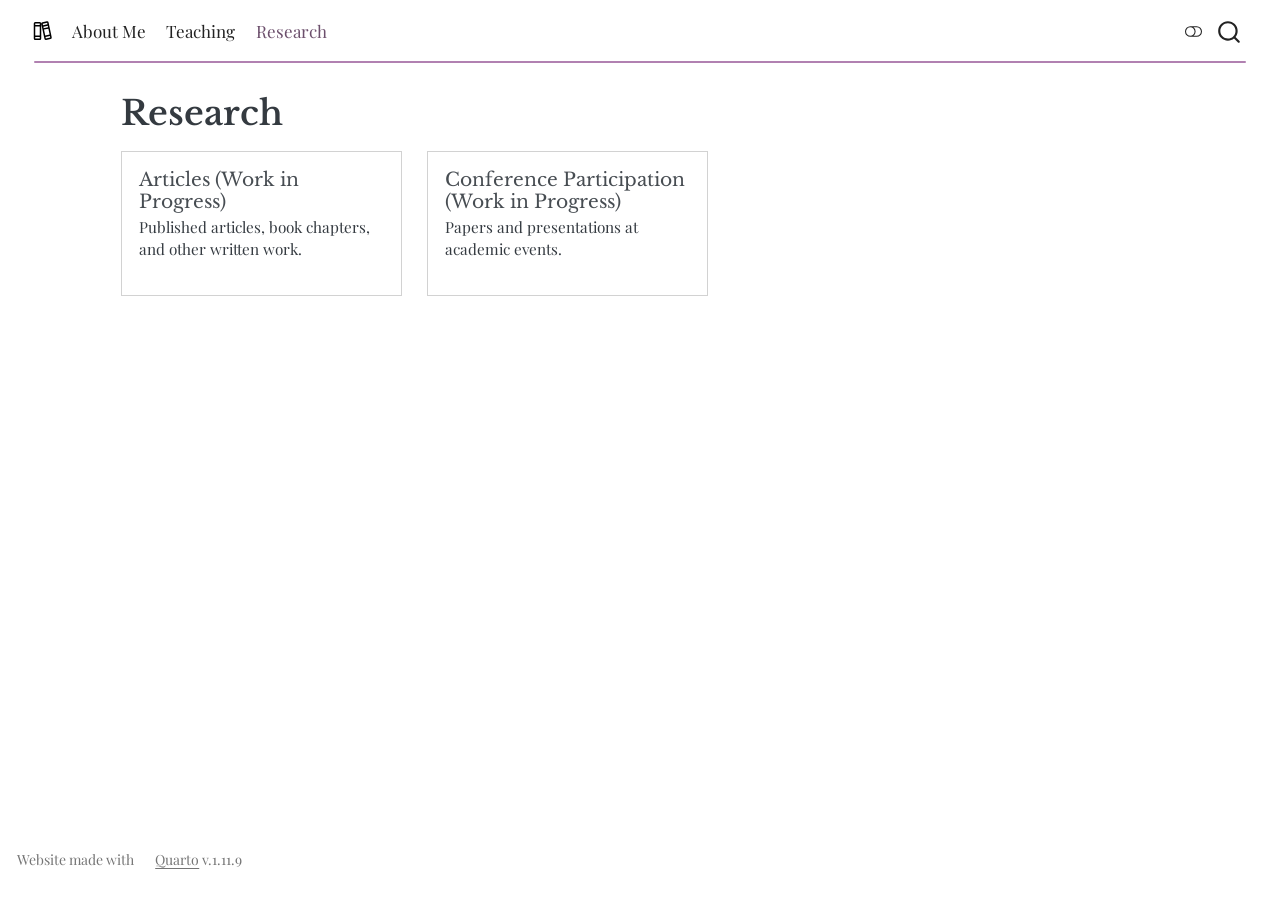
==== research/index.html @ bcea6872 "Built site for gh-pages" ====
<!DOCTYPE html>
<html xmlns="http://www.w3.org/1999/xhtml" lang="en" xml:lang="en"><head>

<meta charset="utf-8">
<meta name="generator" content="quarto-1.11.9">

<meta name="viewport" content="width=device-width, initial-scale=1.0, user-scalable=yes">


<title>Research</title>
<style>
/* Default styles provided by pandoc.
** See https://pandoc.org/MANUAL.html#variables-for-html for config info.
*/
span.smallcaps{font-variant: small-caps;}
div.columns{display: flex; gap: 1.5em;}
div.column{flex: auto;}
@media screen {
div.columns{gap: min(4vw, 1.5em);}
div.column{overflow-x: auto;}
}
div.hanging-indent{margin-left: 1.5em; text-indent: -1.5em;}
ul.task-list{list-style: none;}
ul.task-list li input[type="checkbox"] {
  width: 0.8em;
  margin: 0 0.8em 0.2em -1em; /* quarto-specific, see https://github.com/quarto-dev/quarto-cli/issues/4556 */ 
  vertical-align: middle;
}
</style>


<script src="../site_libs/quarto-nav/quarto-nav.js"></script>
<script src="../site_libs/quarto-nav/headroom.min.js"></script>
<script src="../site_libs/clipboard/clipboard.min.js"></script>
<script src="../site_libs/quarto-search/autocomplete.umd.js"></script>
<script src="../site_libs/quarto-search/fuse.min.js"></script>
<script src="../site_libs/quarto-search/quarto-search.js"></script>
<meta name="quarto:offset" content="../">
<script src="../site_libs/quarto-listing/list.min.js"></script>
<script src="../site_libs/quarto-listing/quarto-listing.js"></script>
<script src="../site_libs/quarto-html/quarto.js" type="module"></script>
<script src="../site_libs/quarto-html/tabsets/tabsets.js" type="module"></script>
<script src="../site_libs/quarto-html/scrollable-regions/scrollable-regions.js" type="module"></script>
<script src="../site_libs/quarto-html/popper.min.js"></script>
<script src="../site_libs/quarto-html/tippy.umd.min.js"></script>
<script src="../site_libs/quarto-html/anchor.min.js"></script>
<link href="../site_libs/quarto-html/tippy.css" rel="stylesheet">
<link href="../site_libs/quarto-html/quarto-syntax-highlighting-63b5708e65d6cd79cd7618c58d0c21e7.css" rel="stylesheet" class="quarto-color-scheme" id="quarto-text-highlighting-styles">
<link href="../site_libs/quarto-html/quarto-syntax-highlighting-dark-447e42e69aaa9833c0ba1b986f430b20.css" rel="stylesheet" class="quarto-color-scheme quarto-color-alternate" id="quarto-text-highlighting-styles">
<link href="../site_libs/quarto-html/quarto-syntax-highlighting-63b5708e65d6cd79cd7618c58d0c21e7.css" rel="stylesheet" class="quarto-color-scheme-extra" id="quarto-text-highlighting-styles">
<script src="../site_libs/bootstrap/bootstrap.min.js"></script>
<link href="../site_libs/bootstrap/bootstrap-icons.css" rel="stylesheet">
<link href="../site_libs/bootstrap/bootstrap-e8ef7e635c38a49e10d371e8150c8914.min.css" rel="stylesheet" append-hash="true" class="quarto-color-scheme" id="quarto-bootstrap" data-mode="light">
<link href="../site_libs/bootstrap/bootstrap-dark-b55c2945018cc4126be184cde8ac536a.min.css" rel="stylesheet" append-hash="true" class="quarto-color-scheme quarto-color-alternate" id="quarto-bootstrap" data-mode="dark">
<link href="../site_libs/bootstrap/bootstrap-e8ef7e635c38a49e10d371e8150c8914.min.css" rel="stylesheet" append-hash="true" class="quarto-color-scheme-extra" id="quarto-bootstrap" data-mode="light">
<script id="quarto-search-options" type="application/json">{
  "location": "navbar",
  "copy-button": false,
  "collapse-after": 3,
  "panel-placement": "end",
  "type": "overlay",
  "limit": 50,
  "keyboard-shortcut": [
    "f",
    "/",
    "s"
  ],
  "show-item-context": false,
  "language": {
    "search-no-results-text": "No results",
    "search-matching-documents-text": "matching documents",
    "search-copy-link-title": "Copy link to search",
    "search-hide-matches-text": "Hide additional matches",
    "search-more-match-text": "more match in this document",
    "search-more-matches-text": "more matches in this document",
    "search-clear-button-title": "Clear",
    "search-text-placeholder": "",
    "search-detached-cancel-button-title": "Cancel",
    "search-submit-button-title": "Submit",
    "search-label": "Search"
  }
}</script>
<script>

  window.document.addEventListener("DOMContentLoaded", function (_event) {
    const listingTargetEl = window.document.querySelector('#listing-listing .list');
    if (!listingTargetEl) {
      // No listing discovered, do not attach.
      return; 
    }

    const options = {
      valueNames: ['listing-title','listing-description',{ data: ['index'] },{ data: ['categories'] },{ data: ['listing-date-sort'] },{ data: ['listing-file-modified-sort'] }],
      
      searchColumns: ["listing-title","listing-author","listing-image","listing-description"],
    };

    window['quarto-listings'] = window['quarto-listings'] || {};
    window['quarto-listings']['listing-listing'] = new List('listing-listing', options);

    if (window['quarto-listing-loaded']) {
      window['quarto-listing-loaded']();
    }
  });
  </script>

  <script src="https://cdnjs.cloudflare.com/polyfill/v3/polyfill.min.js?features=es6"></script>
  <script defer="" src="https://cdn.jsdelivr.net/npm/mathjax@4/tex-chtml.js" type="text/javascript"></script>

<script type="text/javascript">
const typesetMath = (el) => {
  if (window.MathJax) {
    // MathJax Typeset
    window.MathJax.typeset([el]);
  } else if (window.katex) {
    // KaTeX Render
    var mathElements = el.getElementsByClassName("math");
    var macros = [];
    for (var i = 0; i < mathElements.length; i++) {
      var texText = mathElements[i].firstChild;
      if (mathElements[i].tagName == "SPAN" && texText && texText.data) {
        window.katex.render(texText.data, mathElements[i], {
          displayMode: mathElements[i].classList.contains('display'),
          throwOnError: false,
          macros: macros,
          fleqn: false
        });
      }
    }
  }
}
window.Quarto = {
  typesetMath
};
</script>

<meta property="og:title" content="Research">
</head>

<body class="nav-fixed quarto-light"><a id="quarto-skip-link" class="visually-hidden-focusable" href="#quarto-document-content">Skip to main content</a><script id="quarto-html-before-body" type="application/javascript">
    const toggleBodyColorMode = (bsSheetEl) => {
      const mode = bsSheetEl.getAttribute("data-mode");
      const bodyEl = window.document.querySelector("body");
      if (mode === "dark") {
        bodyEl.classList.add("quarto-dark");
        bodyEl.classList.remove("quarto-light");
      } else {
        bodyEl.classList.add("quarto-light");
        bodyEl.classList.remove("quarto-dark");
      }
    }
    const toggleBodyColorPrimary = () => {
      const bsSheetEl = window.document.querySelector("link#quarto-bootstrap:not([rel=disabled-stylesheet])");
      if (bsSheetEl) {
        toggleBodyColorMode(bsSheetEl);
      }
    }
    const setColorSchemeToggle = (alternate) => {
      const toggles = window.document.querySelectorAll('.quarto-color-scheme-toggle');
      for (let i=0; i < toggles.length; i++) {
        const toggle = toggles[i];
        if (toggle) {
          toggle.setAttribute("aria-checked", alternate ? "true" : "false");
          if (alternate) {
            toggle.classList.add("alternate");
          } else {
            toggle.classList.remove("alternate");
          }
        }
      }
    };
    const toggleColorMode = (alternate) => {
      // Switch the stylesheets
      const primaryStylesheets = window.document.querySelectorAll('link.quarto-color-scheme:not(.quarto-color-alternate)');
      const alternateStylesheets = window.document.querySelectorAll('link.quarto-color-scheme.quarto-color-alternate');
      manageTransitions('#quarto-margin-sidebar .nav-link', false);
      if (alternate) {
        // note: dark is layered on light, we don't disable primary!
        enableStylesheet(alternateStylesheets);
        for (const sheetNode of alternateStylesheets) {
          if (sheetNode.id === "quarto-bootstrap") {
            toggleBodyColorMode(sheetNode);
          }
        }
      } else {
        disableStylesheet(alternateStylesheets);
        enableStylesheet(primaryStylesheets)
        toggleBodyColorPrimary();
      }
      manageTransitions('#quarto-margin-sidebar .nav-link', true);
      // Switch the toggles
      setColorSchemeToggle(alternate)
    }
    // Hack to workaround the fact that safari doesn't
    // properly recolor the scrollbar when toggling (#1455).
    // Not run on load: stylesheets are set before first paint there, and
    // scrolling would undo the scroll to a URL fragment (#14973).
    // The one pixel nudge keeps the reader where they were.
    const refreshSafariScrollbar = () => {
      if (navigator.userAgent.indexOf('Safari') > 0 && navigator.userAgent.indexOf('Chrome') == -1) {
        manageTransitions("body", false);
        const scrollY = window.scrollY;
        window.scrollTo(0, scrollY > 0 ? scrollY - 1 : 1);
        setTimeout(() => {
          window.scrollTo(0, scrollY);
          manageTransitions("body", true);
        }, 40);
      }
    }
    const disableStylesheet = (stylesheets) => {
      for (let i=0; i < stylesheets.length; i++) {
        const stylesheet = stylesheets[i];
        stylesheet.rel = 'disabled-stylesheet';
      }
    }
    const enableStylesheet = (stylesheets) => {
      for (let i=0; i < stylesheets.length; i++) {
        const stylesheet = stylesheets[i];
        if(stylesheet.rel !== 'stylesheet') { // for Chrome, which will still FOUC without this check
          stylesheet.rel = 'stylesheet';
        }
      }
    }
    const manageTransitions = (selector, allowTransitions) => {
      const els = window.document.querySelectorAll(selector);
      for (let i=0; i < els.length; i++) {
        const el = els[i];
        if (allowTransitions) {
          el.classList.remove('notransition');
        } else {
          el.classList.add('notransition');
        }
      }
    }
    const isFileUrl = () => {
      return window.location.protocol === 'file:';
    }
    const hasAlternateSentinel = () => {
      let styleSentinel = getColorSchemeSentinel();
      if (styleSentinel !== null) {
        return styleSentinel === "alternate";
      } else {
        return false;
      }
    }
    const setStyleSentinel = (alternate) => {
      const value = alternate ? "alternate" : "default";
      if (!isFileUrl()) {
        window.localStorage.setItem("quarto-color-scheme", value);
      } else {
        localAlternateSentinel = value;
      }
    }
    const getColorSchemeSentinel = () => {
      if (!isFileUrl()) {
        const storageValue = window.localStorage.getItem("quarto-color-scheme");
        return storageValue != null ? storageValue : localAlternateSentinel;
      } else {
        return localAlternateSentinel;
      }
    }
    const toggleGiscusIfUsed = (isAlternate, darkModeDefault) => {
      const baseTheme = document.querySelector('#giscus-base-theme')?.value ?? 'light';
      const alternateTheme = document.querySelector('#giscus-alt-theme')?.value ?? 'dark';
      let newTheme = '';
      if(authorPrefersDark) {
        newTheme = isAlternate ? baseTheme : alternateTheme;
      } else {
        newTheme = isAlternate ? alternateTheme : baseTheme;
      }
      const changeGiscusTheme = () => {
        // From: https://github.com/giscus/giscus/issues/336
        const sendMessage = (message) => {
          const iframe = document.querySelector('iframe.giscus-frame');
          if (!iframe) return;
          iframe.contentWindow.postMessage({ giscus: message }, 'https://giscus.app');
        }
        sendMessage({
          setConfig: {
            theme: newTheme
          }
        });
      }
      const isGiscussLoaded = window.document.querySelector('iframe.giscus-frame') !== null;
      if (isGiscussLoaded) {
        changeGiscusTheme();
      }
    };
    const authorPrefersDark = false;
    const darkModeDefault = authorPrefersDark;
      document.querySelector('link#quarto-text-highlighting-styles.quarto-color-scheme-extra').rel = 'disabled-stylesheet';
      document.querySelector('link#quarto-bootstrap.quarto-color-scheme-extra').rel = 'disabled-stylesheet';
    let localAlternateSentinel = darkModeDefault ? 'alternate' : 'default';
    // Dark / light mode switch
    window.quartoToggleColorScheme = () => {
      // Read the current dark / light value
      let toAlternate = !hasAlternateSentinel();
      toggleColorMode(toAlternate);
      refreshSafariScrollbar();
      setStyleSentinel(toAlternate);
      toggleGiscusIfUsed(toAlternate, darkModeDefault);
      window.dispatchEvent(new Event('resize'));
    };
    // Switch to dark mode if need be
    if (hasAlternateSentinel()) {
      toggleColorMode(true);
    } else {
      toggleColorMode(false);
    }
  </script>

<div id="quarto-search-results"></div>
  <header id="quarto-header" class="headroom fixed-top">
    <nav class="navbar navbar-expand-lg " data-bs-theme="dark" aria-label="Site">
      <div class="navbar-container container-fluid">
      <div class="navbar-brand-container mx-auto">
    <a href="../index.html" class="navbar-brand navbar-brand-logo">
    <img src="../www/icons/books.svg" alt="" class="navbar-logo light-content">
    <img src="../www/icons/books.svg" alt="" class="navbar-logo dark-content">
    </a>
  </div>
          <button class="navbar-toggler" type="button" data-bs-toggle="collapse" data-bs-target="#navbarCollapse" aria-controls="navbarCollapse" aria-expanded="false" aria-label="Toggle navigation" onclick="if (window.quartoToggleHeadroom) { window.quartoToggleHeadroom(); }">
  <span class="navbar-toggler-icon"></span>
</button>
          <div class="collapse navbar-collapse" id="navbarCollapse">
            <ul class="navbar-nav navbar-nav-scroll me-auto">
  <li class="nav-item">
    <a class="nav-link" href="../index.html"> 
<span class="menu-text">About Me</span></a>
  </li>  
  <li class="nav-item">
    <a class="nav-link" href="../teaching/index.html"> 
<span class="menu-text">Teaching</span></a>
  </li>  
  <li class="nav-item">
    <a class="nav-link active" href="../research/index.html" aria-current="page"> 
<span class="menu-text">Research</span></a>
  </li>  
</ul>
            <ul class="navbar-nav navbar-nav-scroll ms-auto">
  <li class="nav-item">
    <a class="nav-link" href="https://github.com/marinafuzaro"> 
<span class="menu-text"><svg class="nav-icon" aria-hidden="true"><use href="www/icons/github.svg#icon"></use></svg></span></a>
  </li>  
</ul>
          </div> <!-- /navcollapse -->
            <div class="quarto-navbar-tools">
  <button type="button" role="switch" aria-checked="false" class="quarto-color-scheme-toggle quarto-navigation-tool  px-1" onclick="window.quartoToggleColorScheme(); return false;" title="Toggle dark mode" aria-label="Toggle dark mode"><i class="bi"></i></button>
</div>
            <div id="quarto-search" class="" title="Search"></div>
      </div> <!-- /container-fluid -->
    </nav>
</header>
<!-- content -->
<div id="quarto-content" class="quarto-container page-columns page-rows-contents page-layout-article page-navbar">
<!-- sidebar -->
<!-- margin-sidebar -->
    <div id="quarto-margin-sidebar" class="sidebar margin-sidebar zindex-bottom">
        
    </div>
<!-- main -->
<main class="content" id="quarto-document-content" tabindex="-1">


<header id="title-block-header" class="quarto-title-block default">
<div class="quarto-title">
<h1 class="title">Research</h1>
</div>



<div class="quarto-title-meta">

    
  
    
  </div>
  


</header>






<div class="quarto-listing quarto-listing-container-grid" id="listing-listing">
<div class="list grid quarto-listing-cols-3">
<div class="g-col-1" data-index="0" data-listing-file-modified-sort="1794783257829" data-listing-reading-time-sort="1" data-listing-word-count-sort="7">
<a href="../research/articles/index.html" class="quarto-grid-link no-external-icon">
<div class="quarto-grid-item card h-100 card-left">
<div class="card-body post-contents">
<h5 class="no-anchor card-title listing-title">
Articles (Work in Progress)
</h5>
<div class="card-text listing-description">
<p>Published articles, book chapters, and other written work.</p>
</div>
</div>
</div></a>
</div>
<div class="g-col-1" data-index="1" data-listing-file-modified-sort="1794783257829" data-listing-reading-time-sort="1" data-listing-word-count-sort="24">
<a href="../research/events/index.html" class="quarto-grid-link no-external-icon">
<div class="quarto-grid-item card h-100 card-left">
<div class="card-body post-contents">
<h5 class="no-anchor card-title listing-title">
Conference Participation (Work in Progress)
</h5>
<div class="card-text listing-description">
<p>Papers and presentations at academic events.</p>
</div>
</div>
</div></a>
</div>
</div>
<div class="listing-no-matching d-none">No matching items</div>
</div></main> <!-- /main -->
<script id="quarto-html-after-body" type="application/javascript">
  window.document.addEventListener("DOMContentLoaded", function (event) {
    // Ensure there is a toggle, if there isn't float one in the top right
    if (window.document.querySelector('.quarto-color-scheme-toggle') === null) {
      const toggle = window.document.createElement('button');
      toggle.type = "button";
      toggle.setAttribute("role", "switch");
      toggle.setAttribute("aria-checked", "false");
      toggle.classList.add('top-right');
      toggle.classList.add('quarto-color-scheme-toggle');
      toggle.setAttribute("aria-label", "Toggle dark mode");
      toggle.onclick = function() { try { window.quartoToggleColorScheme(); } catch {} return false; };
      const i = window.document.createElement("i");
      i.classList.add('bi');
      toggle.appendChild(i);
      // Put the toggle in a landmark of its own, so that landmark navigation
      // can reach it.
      //
      // The container is always a fresh direct child of body, and the toggle is
      // never moved into page furniture that the theme or the author controls.
      // The toggle is positioned against the page, so any ancestor that
      // establishes a containing block captures it: a positioned element or a
      // grid for position: absolute, and transform, filter, will-change or
      // contain for position: fixed. A direct child of body has none of these
      // to inherit, and the shift when one appears is silent and visual.
      //
      // ARIA says a document should have at most one banner, and axe reports a
      // duplicate whether or not the banners carry distinct labels. So use a
      // header when the page has no banner yet, and a named region otherwise.
      //
      // A header is a banner wherever it sits, unless it is inside sectioning
      // content, so this cannot just look at the children of body: a custom
      // page layout wraps the title block header in a plain div. An explicit
      // role="banner" always counts.
      const sectioning = 'article, aside, main, nav, section, [role="article"], [role="complementary"], [role="main"], [role="navigation"], [role="region"]';
      const hasBanner = Array.from(
        window.document.querySelectorAll('header:not([role]), [role="banner"]')
      ).some(function(el) {
        return el.hasAttribute("role") || el.closest(sectioning) === null;
      });
      const container = window.document.createElement(hasBanner ? "div" : "header");
      if (hasBanner) {
        container.setAttribute("role", "region");
        container.setAttribute("aria-label", "Toggle dark mode");
      }
      container.classList.add('quarto-color-scheme-toggle-container');
      container.appendChild(toggle);
      window.document.body.appendChild(container);
    }
    setColorSchemeToggle(hasAlternateSentinel())
    const icon = "";
    const anchorJS = new window.AnchorJS();
    anchorJS.options = {
      placement: 'right',
      icon: icon
    };
    anchorJS.add('.anchored');
    const isCodeAnnotation = (el) => {
      for (const clz of el.classList) {
        if (clz.startsWith('code-annotation-')) {                     
          return true;
        }
      }
      return false;
    }
    const onCopySuccess = function(e) {
      // button target
      const button = e.trigger;
      // don't keep focus
      button.blur();
      // flash "checked"
      button.classList.add('code-copy-button-checked');
      var currentTitle = button.getAttribute("title");
      button.setAttribute("title", "Copied!");
      let tooltip;
      if (window.bootstrap) {
        button.setAttribute("data-bs-toggle", "tooltip");
        button.setAttribute("data-bs-placement", "left");
        button.setAttribute("data-bs-title", "Copied!");
        tooltip = new bootstrap.Tooltip(button, 
          { trigger: "manual", 
            customClass: "code-copy-button-tooltip",
            offset: [0, -8]});
        tooltip.show();    
      }
      setTimeout(function() {
        if (tooltip) {
          tooltip.hide();
          button.removeAttribute("data-bs-title");
          button.removeAttribute("data-bs-toggle");
          button.removeAttribute("data-bs-placement");
        }
        button.setAttribute("title", currentTitle);
        button.classList.remove('code-copy-button-checked');
      }, 1000);
      // clear code selection
      e.clearSelection();
    }
    const getTextToCopy = function(trigger) {
      const outerScaffold = trigger.parentElement.cloneNode(true);
      const codeEl = outerScaffold.querySelector('code');
      for (const childEl of codeEl.children) {
        if (isCodeAnnotation(childEl)) {
          childEl.remove();
        }
      }
      return codeEl.innerText;
    }
    const clipboard = new window.ClipboardJS('.code-copy-button:not([data-in-quarto-modal])', {
      text: getTextToCopy
    });
    clipboard.on('success', onCopySuccess);
    if (window.document.getElementById('quarto-embedded-source-code-modal')) {
      const clipboardModal = new window.ClipboardJS('.code-copy-button[data-in-quarto-modal]', {
        text: getTextToCopy,
        container: window.document.getElementById('quarto-embedded-source-code-modal')
      });
      clipboardModal.on('success', onCopySuccess);
    }
      var localhostRegex = new RegExp(/^(?:http|https):\/\/localhost\:?[0-9]*\//);
      var mailtoRegex = new RegExp(/^mailto:/);
        var filterRegex = new RegExp("https:\/\/marinafuzaro\.github\.io\/");
      var isInternal = (href) => {
          return filterRegex.test(href) || localhostRegex.test(href) || mailtoRegex.test(href);
      }
      // Inspect non-navigation links and adorn them if external
      window.quartoDecorateExternalLinks = function (root) {
     var links = (root || window.document).querySelectorAll('a[href]:not(.nav-link):not(.navbar-brand):not(.toc-action):not(.sidebar-link):not(.sidebar-item-toggle):not(.pagination-link):not(.no-external):not([aria-hidden]):not(.dropdown-item):not(.quarto-navigation-tool):not(.about-link)');
      for (var i=0; i<links.length; i++) {
        const link = links[i];
        if (!isInternal(link.href)) {
          // undo the damage that might have been done by quarto-nav.js in the case of
          // links that we want to consider external
          if (link.dataset.originalHref !== undefined) {
            link.href = link.dataset.originalHref;
          }
          if (!link.classList.contains('no-external-icon')) {
          }
        }
      }
      };
      window.quartoDecorateExternalLinks(window.document);
    // Esc closes the popup (WCAG 1.4.13) and focus leaving both trigger and
    // popup closes it (WCAG 2.4.11); tippy handles neither for interactive popups.
    const hideOnEscAndFocusOut = {
      name: 'hideOnEscAndFocusOut',
      defaultValue: true,
      fn(instance) {
        const dismiss = () => {
          // A show scheduled by the trigger delay would otherwise reopen it
          instance.clearDelayTimeouts();
          instance.hide();
        };
        const onKeyDown = (event) => {
          if (event.key !== 'Escape') {
            return;
          }
          // Keep Esc from also reaching page handlers (e.g. reveal.js overview),
          // except an open reveal.js slide menu, which Esc should close too.
          // The menu handles keys only when its keyboard option is on.
          const menuHandlesEsc = window.Reveal?.getPlugin?.('menu')?.isOpen() &&
            window.Reveal.getConfig().menu?.keyboard !== false;
          if (!menuHandlesEsc) {
            event.stopPropagation();
          }
          if (instance.popper.contains(window.document.activeElement)) {
            // Disabled while refocusing so the focus trigger does not reopen it
            instance.disable();
            instance.reference.focus();
            instance.enable();
          }
          dismiss();
        };
        const onFocusOut = (event) => {
          const target = event.relatedTarget;
          if (target && !instance.reference.contains(target) &&
              !instance.popper.contains(target)) {
            dismiss();
          }
        };
        // On the trigger too: a click trigger (code-annotations: select) has no
        // blur handling. Attached for the instance's lifetime so leaving the
        // trigger also cancels a show still pending on the trigger delay.
        instance.reference.addEventListener('focusout', onFocusOut);
        return {
          onShow() {
            window.document.addEventListener('keydown', onKeyDown, true);
            instance.popper.addEventListener('focusout', onFocusOut);
          },
          onHide() {
            window.document.removeEventListener('keydown', onKeyDown, true);
            instance.popper.removeEventListener('focusout', onFocusOut);
          },
          onDestroy() {
            instance.reference.removeEventListener('focusout', onFocusOut);
          },
        };
      },
    };
    function tippyHover(el, contentFn, onTriggerFn, onUntriggerFn) {
      const config = {
        allowHTML: true,
        maxWidth: 500,
        delay: 100,
        arrow: false,
        appendTo: function(el) {
            return el.parentElement;
        },
        interactive: true,
        interactiveBorder: 10,
        theme: 'quarto',
        placement: 'bottom-start',
        plugins: [hideOnEscAndFocusOut],
      };
      if (contentFn) {
        config.content = contentFn;
      }
      if (onTriggerFn) {
        config.onTrigger = onTriggerFn;
      }
      if (onUntriggerFn) {
        config.onUntrigger = onUntriggerFn;
      }
      window.tippy(el, config); 
    }
    const noterefs = window.document.querySelectorAll('a[role="doc-noteref"]');
    for (var i=0; i<noterefs.length; i++) {
      const ref = noterefs[i];
      tippyHover(ref, function() {
        // use id or data attribute instead here
        let href = ref.getAttribute('data-footnote-href') || ref.getAttribute('href');
        try { href = new URL(href).hash; } catch {}
        const id = href.replace(/^#\/?/, "");
        const note = window.document.getElementById(id);
        if (note) {
          return note.innerHTML;
        } else {
          return "";
        }
      });
    }
    const xrefs = window.document.querySelectorAll('a.quarto-xref');
    const processXRef = (id, note) => {
      // Strip column container classes
      const stripColumnClz = (el) => {
        el.classList.remove("page-full", "page-columns");
        if (el.children) {
          for (const child of el.children) {
            stripColumnClz(child);
          }
        }
      }
      stripColumnClz(note)
      if (id === null || id.startsWith('sec-')) {
        // Special case sections, only their first couple elements
        const container = document.createElement("div");
        if (note.children && note.children.length > 2) {
          container.appendChild(note.children[0].cloneNode(true));
          for (let i = 1; i < note.children.length; i++) {
            const child = note.children[i];
            if (child.tagName === "P" && child.innerText === "") {
              continue;
            } else {
              container.appendChild(child.cloneNode(true));
              break;
            }
          }
          if (window.Quarto?.typesetMath) {
            window.Quarto.typesetMath(container);
          }
          return container.innerHTML
        } else {
          if (window.Quarto?.typesetMath) {
            window.Quarto.typesetMath(note);
          }
          return note.innerHTML;
        }
      } else {
        // Remove any anchor links if they are present
        const anchorLink = note.querySelector('a.anchorjs-link');
        if (anchorLink) {
          anchorLink.remove();
        }
        if (window.Quarto?.typesetMath) {
          window.Quarto.typesetMath(note);
        }
        if (note.classList.contains("callout")) {
          return note.outerHTML;
        } else {
          return note.innerHTML;
        }
      }
    }
    for (var i=0; i<xrefs.length; i++) {
      const xref = xrefs[i];
      tippyHover(xref, undefined, function(instance) {
        instance.disable();
        let url = xref.getAttribute('href');
        let hash = undefined; 
        if (url.startsWith('#')) {
          hash = url;
        } else {
          try { hash = new URL(url).hash; } catch {}
        }
        if (hash) {
          const id = hash.replace(/^#\/?/, "");
          const note = window.document.getElementById(id);
          if (note !== null) {
            try {
              const html = processXRef(id, note.cloneNode(true));
              instance.setContent(html);
            } finally {
              instance.enable();
              instance.show();
            }
          } else {
            // See if we can fetch this
            fetch(url.split('#')[0])
            .then(res => res.text())
            .then(html => {
              const parser = new DOMParser();
              const htmlDoc = parser.parseFromString(html, "text/html");
              const note = htmlDoc.getElementById(id);
              if (note !== null) {
                const html = processXRef(id, note);
                instance.setContent(html);
              } 
            }).finally(() => {
              instance.enable();
              instance.show();
            });
          }
        } else {
          // See if we can fetch a full url (with no hash to target)
          // This is a special case and we should probably do some content thinning / targeting
          fetch(url)
          .then(res => res.text())
          .then(html => {
            const parser = new DOMParser();
            const htmlDoc = parser.parseFromString(html, "text/html");
            const note = htmlDoc.querySelector('main.content');
            if (note !== null) {
              // This should only happen for chapter cross references
              // (since there is no id in the URL)
              // remove the first header
              if (note.children.length > 0 && note.children[0].tagName === "HEADER") {
                note.children[0].remove();
              }
              const html = processXRef(null, note);
              instance.setContent(html);
            } 
          }).finally(() => {
            instance.enable();
            instance.show();
          });
        }
      }, function(instance) {
      });
    }
        let selectedAnnoteEl;
        const selectorForAnnotation = ( cell, annotation) => {
          let cellAttr = 'data-code-cell="' + cell + '"';
          let lineAttr = 'data-code-annotation="' +  annotation + '"';
          const selector = 'span[' + cellAttr + '][' + lineAttr + ']';
          return selector;
        }
        const selectCodeLines = (annoteEl) => {
          const doc = window.document;
          const targetCell = annoteEl.getAttribute("data-target-cell");
          const targetAnnotation = annoteEl.getAttribute("data-target-annotation");
          const annoteSpan = window.document.querySelector(selectorForAnnotation(targetCell, targetAnnotation));
          const lines = annoteSpan.getAttribute("data-code-lines").split(",");
          const lineIds = lines.map((line) => {
            return targetCell + "-" + line;
          })
          // Each band is positioned against its own containing block, which is
          // not the offsetParent of the lines, so place it from client rects.
          const placeBand = (band, firstEl, lastEl, codeBlock) => {
            const container = band.offsetParent;
            if (container === null) {
              return;
            }
            const containerRect = container.getBoundingClientRect();
            // Reveal.js scales slides with a transform, so convert client
            // pixels back to the CSS pixels of the container.
            const scale = containerRect.height / container.offsetHeight || 1;
            const firstRect = firstEl.getBoundingClientRect();
            const lastRect = lastEl.getBoundingClientRect();
            const top = (firstRect.top - containerRect.top) / scale - container.clientTop + container.scrollTop;
            const height = (lastRect.bottom - firstRect.top) / scale;
            band.style.top = top - 2 + "px";
            band.style.height = height + 4 + "px";
            if (codeBlock) {
              // Without the copy button wrapper, the containing block is wider
              // than the code block, so span the code block explicitly.
              const blockRect = codeBlock.getBoundingClientRect();
              band.style.left = (blockRect.left - containerRect.left) / scale - container.clientLeft + container.scrollLeft + "px";
              band.style.width = blockRect.width / scale + "px";
            }
          };
          if (lineIds.length > 0) {
            const el = window.document.getElementById(lineIds[0]);
            const lastEl = window.document.getElementById(lineIds[lineIds.length - 1]);
            const parent = el.parentElement.parentElement;
            // cook up a div (if necessary) and position it
            let div = window.document.getElementById("code-annotation-line-highlight");
            if (div === null) {
              div = window.document.createElement("div");
              div.setAttribute("id", "code-annotation-line-highlight");
              div.style.position = 'absolute';
              parent.appendChild(div);
            }
            placeBand(div, el, lastEl, parent.closest("div.sourceCode") || parent);
            let gutterDiv = window.document.getElementById("code-annotation-line-highlight-gutter");
            if (gutterDiv === null) {
              gutterDiv = window.document.createElement("div");
              gutterDiv.setAttribute("id", "code-annotation-line-highlight-gutter");
              gutterDiv.style.position = 'absolute';
              const codeCell = window.document.getElementById(targetCell);
              const gutter = codeCell.querySelector('.code-annotation-gutter');
              gutter.appendChild(gutterDiv);
            }
            placeBand(gutterDiv, el, lastEl);
            selectedAnnoteEl = annoteEl;
          }
        };
        const unselectCodeLines = () => {
          const elementsIds = ["code-annotation-line-highlight", "code-annotation-line-highlight-gutter"];
          elementsIds.forEach((elId) => {
            const div = window.document.getElementById(elId);
            if (div) {
              div.remove();
            }
          });
          selectedAnnoteEl = undefined;
        };
          // Handle positioning of the toggle
      window.addEventListener(
        "resize",
        throttle(() => {
          elRect = undefined;
          if (selectedAnnoteEl) {
            selectCodeLines(selectedAnnoteEl);
          }
        }, 10)
      );
      function throttle(fn, ms) {
      let throttle = false;
      let timer;
        return (...args) => {
          if(!throttle) { // first call gets through
              fn.apply(this, args);
              throttle = true;
          } else { // all the others get throttled
              if(timer) clearTimeout(timer); // cancel #2
              timer = setTimeout(() => {
                fn.apply(this, args);
                timer = throttle = false;
              }, ms);
          }
        };
      }
        // Attach click handler to the DT
        const annoteDls = window.document.querySelectorAll('dt[data-target-cell]');
        for (const annoteDlNode of annoteDls) {
          annoteDlNode.addEventListener('click', (event) => {
            const clickedEl = event.target;
            if (clickedEl !== selectedAnnoteEl) {
              unselectCodeLines();
              const activeEl = window.document.querySelector('dt[data-target-cell].code-annotation-active');
              if (activeEl) {
                activeEl.classList.remove('code-annotation-active');
              }
              selectCodeLines(clickedEl);
              clickedEl.classList.add('code-annotation-active');
            } else {
              // Unselect the line
              unselectCodeLines();
              clickedEl.classList.remove('code-annotation-active');
            }
          });
        }
    const findCites = (el) => {
      const parentEl = el.parentElement;
      if (parentEl) {
        const cites = parentEl.dataset.cites;
        if (cites) {
          return {
            el,
            cites: cites.split(' ')
          };
        } else {
          return findCites(el.parentElement)
        }
      } else {
        return undefined;
      }
    };
    var bibliorefs = window.document.querySelectorAll('a[role="doc-biblioref"]');
    for (var i=0; i<bibliorefs.length; i++) {
      const ref = bibliorefs[i];
      const citeInfo = findCites(ref);
      if (citeInfo) {
        tippyHover(citeInfo.el, function() {
          var popup = window.document.createElement('div');
          citeInfo.cites.forEach(function(cite) {
            var citeDiv = window.document.createElement('div');
            citeDiv.classList.add('hanging-indent');
            citeDiv.classList.add('csl-entry');
            var biblioDiv = window.document.getElementById('ref-' + cite);
            if (biblioDiv) {
              citeDiv.innerHTML = biblioDiv.innerHTML;
            }
            popup.appendChild(citeDiv);
          });
          return popup.innerHTML;
        });
      }
    }
  });
  </script>
  <script type="application/javascript">
  window.quartoScrollableRegionsLabels = {"code":"Scrollable code","output":"Scrollable output"};
  </script>
</div> <!-- /content -->
<footer class="footer">
  <div class="nav-footer">
    <div class="nav-footer-left">
<p>Website made with <a href="https://quarto.org"><img src="www/icons/quarto.svg" class="nav-icon" alt="" aria-hidden="true">Quarto</a> v.1.11.9</p>
</div>   
    <div class="nav-footer-center">
      &nbsp;
    </div>
    <div class="nav-footer-right">
      &nbsp;
    </div>
  </div>
</footer>




</body></html>
---- site_libs/quarto-html/tippy.css ----
.tippy-box[data-animation=fade][data-state=hidden]{opacity:0}[data-tippy-root]{max-width:calc(100vw - 10px)}.tippy-box{position:relative;background-color:#333;color:#fff;border-radius:4px;font-size:14px;line-height:1.4;white-space:normal;outline:0;transition-property:transform,visibility,opacity}.tippy-box[data-placement^=top]>.tippy-arrow{bottom:0}.tippy-box[data-placement^=top]>.tippy-arrow:before{bottom:-7px;left:0;border-width:8px 8px 0;border-top-color:initial;transform-origin:center top}.tippy-box[data-placement^=bottom]>.tippy-arrow{top:0}.tippy-box[data-placement^=bottom]>.tippy-arrow:before{top:-7px;left:0;border-width:0 8px 8px;border-bottom-color:initial;transform-origin:center bottom}.tippy-box[data-placement^=left]>.tippy-arrow{right:0}.tippy-box[data-placement^=left]>.tippy-arrow:before{border-width:8px 0 8px 8px;border-left-color:initial;right:-7px;transform-origin:center left}.tippy-box[data-placement^=right]>.tippy-arrow{left:0}.tippy-box[data-placement^=right]>.tippy-arrow:before{left:-7px;border-width:8px 8px 8px 0;border-right-color:initial;transform-origin:center right}.tippy-box[data-inertia][data-state=visible]{transition-timing-function:cubic-bezier(.54,1.5,.38,1.11)}.tippy-arrow{width:16px;height:16px;color:#333}.tippy-arrow:before{content:"";position:absolute;border-color:transparent;border-style:solid}.tippy-content{position:relative;padding:5px 9px;z-index:1}
---- site_libs/quarto-html/quarto-syntax-highlighting-63b5708e65d6cd79cd7618c58d0c21e7.css ----
/* quarto syntax highlight colors */
:root {
  --quarto-hl-ot-color: #003B4F;
  --quarto-hl-at-color: #657422;
  --quarto-hl-ss-color: #20794D;
  --quarto-hl-an-color: #5E5E5E;
  --quarto-hl-fu-color: #4758AB;
  --quarto-hl-st-color: #20794D;
  --quarto-hl-cf-color: #003B4F;
  --quarto-hl-op-color: #5E5E5E;
  --quarto-hl-er-color: #AD0000;
  --quarto-hl-bn-color: #AD0000;
  --quarto-hl-al-color: #AD0000;
  --quarto-hl-va-color: #111111;
  --quarto-hl-bu-color: inherit;
  --quarto-hl-ex-color: inherit;
  --quarto-hl-pp-color: #AD0000;
  --quarto-hl-in-color: #5E5E5E;
  --quarto-hl-vs-color: #20794D;
  --quarto-hl-wa-color: #5E5E5E;
  --quarto-hl-do-color: #5E5E5E;
  --quarto-hl-im-color: #00769E;
  --quarto-hl-ch-color: #20794D;
  --quarto-hl-dt-color: #AD0000;
  --quarto-hl-fl-color: #AD0000;
  --quarto-hl-co-color: #5E5E5E;
  --quarto-hl-cv-color: #5E5E5E;
  --quarto-hl-cn-color: #8f5902;
  --quarto-hl-sc-color: #5E5E5E;
  --quarto-hl-dv-color: #AD0000;
  --quarto-hl-kw-color: #003B4F;
}

/* other quarto variables */
:root {
  --quarto-font-monospace: SFMono-Regular, Menlo, Monaco, Consolas, "Liberation Mono", "Courier New", monospace;
}

/* syntax highlight based on Pandoc's rules */
pre > code.sourceCode > span {
  color: #003B4F;
}

code.sourceCode > span {
  color: #003B4F;
}

div.sourceCode,
div.sourceCode pre.sourceCode {
  color: #003B4F;
}

/* Normal */
code span {
  color: #003B4F;
}

/* Alert */
code span.al {
  color: #AD0000;
  font-style: inherit;
}

/* Annotation */
code span.an {
  color: #5E5E5E;
  font-style: inherit;
}

/* Attribute */
code span.at {
  color: #657422;
  font-style: inherit;
}

/* BaseN */
code span.bn {
  color: #AD0000;
  font-style: inherit;
}

/* BuiltIn */
code span.bu {
  font-style: inherit;
}

/* ControlFlow */
code span.cf {
  color: #003B4F;
  font-weight: bold;
  font-style: inherit;
}

/* Char */
code span.ch {
  color: #20794D;
  font-style: inherit;
}

/* Constant */
code span.cn {
  color: #8f5902;
  font-style: inherit;
}

/* Comment */
code span.co {
  color: #5E5E5E;
  font-style: inherit;
}

/* CommentVar */
code span.cv {
  color: #5E5E5E;
  font-style: italic;
}

/* Documentation */
code span.do {
  color: #5E5E5E;
  font-style: italic;
}

/* DataType */
code span.dt {
  color: #AD0000;
  font-style: inherit;
}

/* DecVal */
code span.dv {
  color: #AD0000;
  font-style: inherit;
}

/* Error */
code span.er {
  color: #AD0000;
  font-style: inherit;
}

/* Extension */
code span.ex {
  font-style: inherit;
}

/* Float */
code span.fl {
  color: #AD0000;
  font-style: inherit;
}

/* Function */
code span.fu {
  color: #4758AB;
  font-style: inherit;
}

/* Import */
code span.im {
  color: #00769E;
  font-style: inherit;
}

/* Information */
code span.in {
  color: #5E5E5E;
  font-style: inherit;
}

/* Keyword */
code span.kw {
  color: #003B4F;
  font-weight: bold;
  font-style: inherit;
}

/* Operator */
code span.op {
  color: #5E5E5E;
  font-style: inherit;
}

/* Other */
code span.ot {
  color: #003B4F;
  font-style: inherit;
}

/* Preprocessor */
code span.pp {
  color: #AD0000;
  font-style: inherit;
}

/* SpecialChar */
code span.sc {
  color: #5E5E5E;
  font-style: inherit;
}

/* SpecialString */
code span.ss {
  color: #20794D;
  font-style: inherit;
}

/* String */
code span.st {
  color: #20794D;
  font-style: inherit;
}

/* Variable */
code span.va {
  color: #111111;
  font-style: inherit;
}

/* VerbatimString */
code span.vs {
  color: #20794D;
  font-style: inherit;
}

/* Warning */
code span.wa {
  color: #5E5E5E;
  font-style: italic;
}

.prevent-inlining {
  content: "</";
}

/*# sourceMappingURL=054cc16b9e9817627be6994582d2ffb5.css.map */
---- site_libs/quarto-html/quarto-syntax-highlighting-dark-447e42e69aaa9833c0ba1b986f430b20.css ----
/* quarto syntax highlight colors */
:root {
  --quarto-hl-al-color: #f07178;
  --quarto-hl-an-color: #d4d0ab;
  --quarto-hl-at-color: #00e0e0;
  --quarto-hl-bn-color: #d4d0ab;
  --quarto-hl-bu-color: #abe338;
  --quarto-hl-ch-color: #abe338;
  --quarto-hl-co-color: #f8f8f2;
  --quarto-hl-cv-color: #ffd700;
  --quarto-hl-cn-color: #ffd700;
  --quarto-hl-cf-color: #ffa07a;
  --quarto-hl-dt-color: #ffa07a;
  --quarto-hl-dv-color: #d4d0ab;
  --quarto-hl-do-color: #f8f8f2;
  --quarto-hl-er-color: #f07178;
  --quarto-hl-ex-color: #00e0e0;
  --quarto-hl-fl-color: #d4d0ab;
  --quarto-hl-fu-color: #ffa07a;
  --quarto-hl-im-color: #abe338;
  --quarto-hl-in-color: #d4d0ab;
  --quarto-hl-kw-color: #ffa07a;
  --quarto-hl-op-color: #ffa07a;
  --quarto-hl-ot-color: #00e0e0;
  --quarto-hl-pp-color: #dcc6e0;
  --quarto-hl-re-color: #00e0e0;
  --quarto-hl-sc-color: #abe338;
  --quarto-hl-ss-color: #abe338;
  --quarto-hl-st-color: #abe338;
  --quarto-hl-va-color: #00e0e0;
  --quarto-hl-vs-color: #abe338;
  --quarto-hl-wa-color: #dcc6e0;
}

/* other quarto variables */
:root {
  --quarto-font-monospace: SFMono-Regular, Menlo, Monaco, Consolas, "Liberation Mono", "Courier New", monospace;
}

/* syntax highlight based on Pandoc's rules */
pre > code.sourceCode > span {
  color: #f8f8f2;
}

code.sourceCode > span {
  color: #f8f8f2;
}

div.sourceCode,
div.sourceCode pre.sourceCode {
  color: #f8f8f2;
}

/* Normal */
code span {
  color: #f8f8f2;
}

/* Alert */
code span.al {
  color: #f07178;
}

/* Annotation */
code span.an {
  color: #d4d0ab;
}

/* Attribute */
code span.at {
  color: #00e0e0;
}

/* BaseN */
code span.bn {
  color: #d4d0ab;
}

/* BuiltIn */
code span.bu {
  color: #abe338;
}

/* ControlFlow */
code span.cf {
  font-weight: bold;
  color: #ffa07a;
}

/* Char */
code span.ch {
  color: #abe338;
}

/* Constant */
code span.cn {
  color: #ffd700;
}

/* Comment */
code span.co {
  font-style: italic;
  color: #f8f8f2;
}

/* CommentVar */
code span.cv {
  color: #ffd700;
}

/* Documentation */
code span.do {
  color: #f8f8f2;
}

/* DataType */
code span.dt {
  color: #ffa07a;
}

/* DecVal */
code span.dv {
  color: #d4d0ab;
}

/* Error */
code span.er {
  color: #f07178;
  text-decoration: underline;
}

/* Extension */
code span.ex {
  font-weight: bold;
  color: #00e0e0;
}

/* Float */
code span.fl {
  color: #d4d0ab;
}

/* Function */
code span.fu {
  color: #ffa07a;
}

/* Import */
code span.im {
  color: #abe338;
}

/* Information */
code span.in {
  color: #d4d0ab;
}

/* Keyword */
code span.kw {
  font-weight: bold;
  color: #ffa07a;
}

/* Operator */
code span.op {
  color: #ffa07a;
}

/* Other */
code span.ot {
  color: #00e0e0;
}

/* Preprocessor */
code span.pp {
  color: #dcc6e0;
}

/* RegionMarker */
code span.re {
  background-color: #f8f8f2;
  color: #00e0e0;
}

/* SpecialChar */
code span.sc {
  color: #abe338;
}

/* SpecialString */
code span.ss {
  color: #abe338;
}

/* String */
code span.st {
  color: #abe338;
}

/* Variable */
code span.va {
  color: #00e0e0;
}

/* VerbatimString */
code span.vs {
  color: #abe338;
}

/* Warning */
code span.wa {
  color: #dcc6e0;
}

.prevent-inlining {
  content: "</";
}

/*# sourceMappingURL=be8e1111c2b710f7c3a4926ffa2967aa.css.map */
---- site_libs/quarto-html/quarto-syntax-highlighting-63b5708e65d6cd79cd7618c58d0c21e7.css ----
/* quarto syntax highlight colors */
:root {
  --quarto-hl-ot-color: #003B4F;
  --quarto-hl-at-color: #657422;
  --quarto-hl-ss-color: #20794D;
  --quarto-hl-an-color: #5E5E5E;
  --quarto-hl-fu-color: #4758AB;
  --quarto-hl-st-color: #20794D;
  --quarto-hl-cf-color: #003B4F;
  --quarto-hl-op-color: #5E5E5E;
  --quarto-hl-er-color: #AD0000;
  --quarto-hl-bn-color: #AD0000;
  --quarto-hl-al-color: #AD0000;
  --quarto-hl-va-color: #111111;
  --quarto-hl-bu-color: inherit;
  --quarto-hl-ex-color: inherit;
  --quarto-hl-pp-color: #AD0000;
  --quarto-hl-in-color: #5E5E5E;
  --quarto-hl-vs-color: #20794D;
  --quarto-hl-wa-color: #5E5E5E;
  --quarto-hl-do-color: #5E5E5E;
  --quarto-hl-im-color: #00769E;
  --quarto-hl-ch-color: #20794D;
  --quarto-hl-dt-color: #AD0000;
  --quarto-hl-fl-color: #AD0000;
  --quarto-hl-co-color: #5E5E5E;
  --quarto-hl-cv-color: #5E5E5E;
  --quarto-hl-cn-color: #8f5902;
  --quarto-hl-sc-color: #5E5E5E;
  --quarto-hl-dv-color: #AD0000;
  --quarto-hl-kw-color: #003B4F;
}

/* other quarto variables */
:root {
  --quarto-font-monospace: SFMono-Regular, Menlo, Monaco, Consolas, "Liberation Mono", "Courier New", monospace;
}

/* syntax highlight based on Pandoc's rules */
pre > code.sourceCode > span {
  color: #003B4F;
}

code.sourceCode > span {
  color: #003B4F;
}

div.sourceCode,
div.sourceCode pre.sourceCode {
  color: #003B4F;
}

/* Normal */
code span {
  color: #003B4F;
}

/* Alert */
code span.al {
  color: #AD0000;
  font-style: inherit;
}

/* Annotation */
code span.an {
  color: #5E5E5E;
  font-style: inherit;
}

/* Attribute */
code span.at {
  color: #657422;
  font-style: inherit;
}

/* BaseN */
code span.bn {
  color: #AD0000;
  font-style: inherit;
}

/* BuiltIn */
code span.bu {
  font-style: inherit;
}

/* ControlFlow */
code span.cf {
  color: #003B4F;
  font-weight: bold;
  font-style: inherit;
}

/* Char */
code span.ch {
  color: #20794D;
  font-style: inherit;
}

/* Constant */
code span.cn {
  color: #8f5902;
  font-style: inherit;
}

/* Comment */
code span.co {
  color: #5E5E5E;
  font-style: inherit;
}

/* CommentVar */
code span.cv {
  color: #5E5E5E;
  font-style: italic;
}

/* Documentation */
code span.do {
  color: #5E5E5E;
  font-style: italic;
}

/* DataType */
code span.dt {
  color: #AD0000;
  font-style: inherit;
}

/* DecVal */
code span.dv {
  color: #AD0000;
  font-style: inherit;
}

/* Error */
code span.er {
  color: #AD0000;
  font-style: inherit;
}

/* Extension */
code span.ex {
  font-style: inherit;
}

/* Float */
code span.fl {
  color: #AD0000;
  font-style: inherit;
}

/* Function */
code span.fu {
  color: #4758AB;
  font-style: inherit;
}

/* Import */
code span.im {
  color: #00769E;
  font-style: inherit;
}

/* Information */
code span.in {
  color: #5E5E5E;
  font-style: inherit;
}

/* Keyword */
code span.kw {
  color: #003B4F;
  font-weight: bold;
  font-style: inherit;
}

/* Operator */
code span.op {
  color: #5E5E5E;
  font-style: inherit;
}

/* Other */
code span.ot {
  color: #003B4F;
  font-style: inherit;
}

/* Preprocessor */
code span.pp {
  color: #AD0000;
  font-style: inherit;
}

/* SpecialChar */
code span.sc {
  color: #5E5E5E;
  font-style: inherit;
}

/* SpecialString */
code span.ss {
  color: #20794D;
  font-style: inherit;
}

/* String */
code span.st {
  color: #20794D;
  font-style: inherit;
}

/* Variable */
code span.va {
  color: #111111;
  font-style: inherit;
}

/* VerbatimString */
code span.vs {
  color: #20794D;
  font-style: inherit;
}

/* Warning */
code span.wa {
  color: #5E5E5E;
  font-style: italic;
}

.prevent-inlining {
  content: "</";
}

/*# sourceMappingURL=054cc16b9e9817627be6994582d2ffb5.css.map */
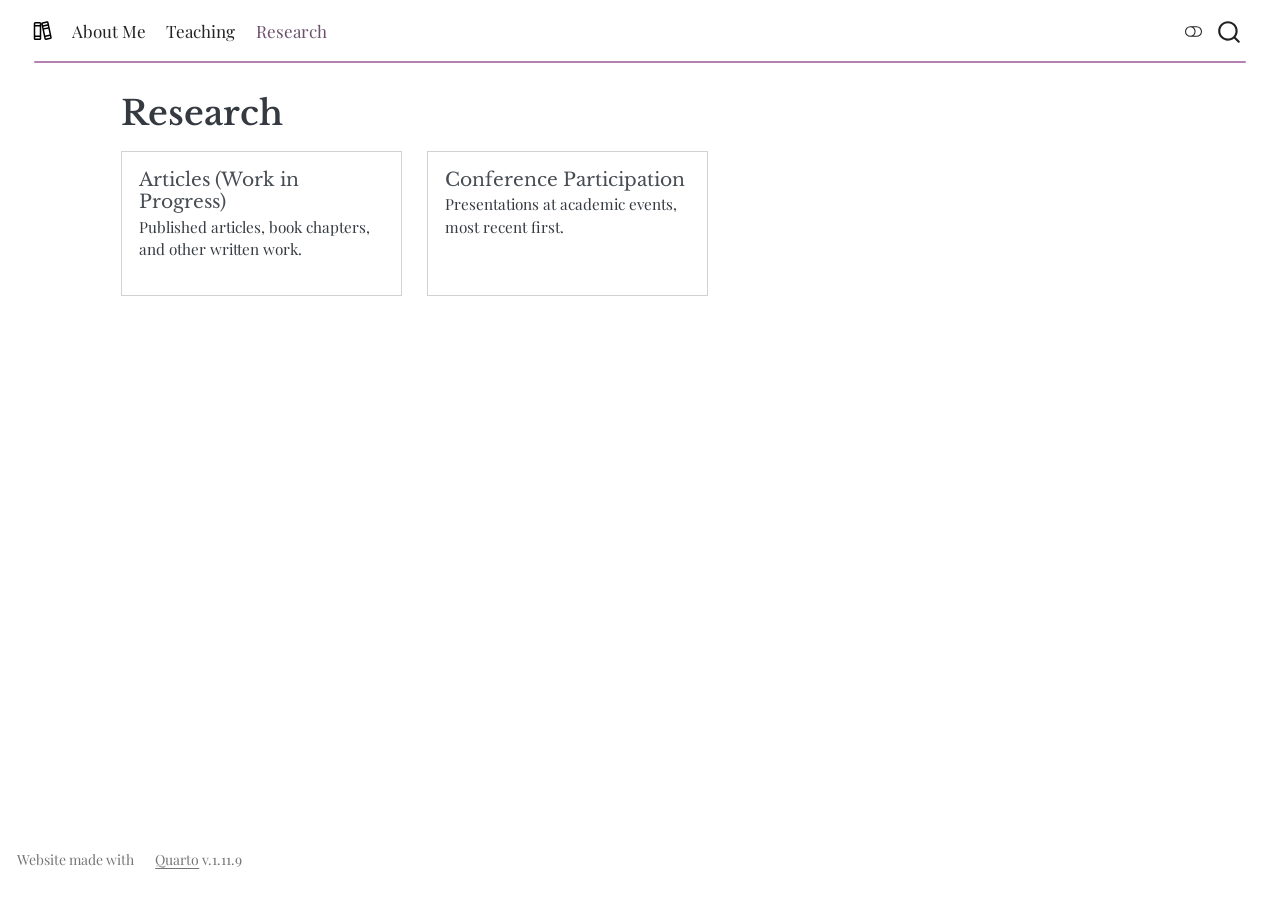
==== commit 4b832103: "Built site for gh-pages" ====
--- a/research/index.html
+++ b/research/index.html
@@ -50,9 +50,9 @@
 <link href="../site_libs/quarto-html/quarto-syntax-highlighting-63b5708e65d6cd79cd7618c58d0c21e7.css" rel="stylesheet" class="quarto-color-scheme-extra" id="quarto-text-highlighting-styles">
 <script src="../site_libs/bootstrap/bootstrap.min.js"></script>
 <link href="../site_libs/bootstrap/bootstrap-icons.css" rel="stylesheet">
-<link href="../site_libs/bootstrap/bootstrap-e8ef7e635c38a49e10d371e8150c8914.min.css" rel="stylesheet" append-hash="true" class="quarto-color-scheme" id="quarto-bootstrap" data-mode="light">
-<link href="../site_libs/bootstrap/bootstrap-dark-b55c2945018cc4126be184cde8ac536a.min.css" rel="stylesheet" append-hash="true" class="quarto-color-scheme quarto-color-alternate" id="quarto-bootstrap" data-mode="dark">
-<link href="../site_libs/bootstrap/bootstrap-e8ef7e635c38a49e10d371e8150c8914.min.css" rel="stylesheet" append-hash="true" class="quarto-color-scheme-extra" id="quarto-bootstrap" data-mode="light">
+<link href="../site_libs/bootstrap/bootstrap-db64bd2aeeac2d63142adee6f4786b34.min.css" rel="stylesheet" append-hash="true" class="quarto-color-scheme" id="quarto-bootstrap" data-mode="light">
+<link href="../site_libs/bootstrap/bootstrap-dark-7a528909fb70dd95037801e3ada7a90f.min.css" rel="stylesheet" append-hash="true" class="quarto-color-scheme quarto-color-alternate" id="quarto-bootstrap" data-mode="dark">
+<link href="../site_libs/bootstrap/bootstrap-db64bd2aeeac2d63142adee6f4786b34.min.css" rel="stylesheet" append-hash="true" class="quarto-color-scheme-extra" id="quarto-bootstrap" data-mode="light">
 <script id="quarto-search-options" type="application/json">{
   "location": "navbar",
   "copy-button": false,
@@ -387,7 +387,7 @@
 
 <div class="quarto-listing quarto-listing-container-grid" id="listing-listing">
 <div class="list grid quarto-listing-cols-3">
-<div class="g-col-1" data-index="0" data-listing-file-modified-sort="1794783257829" data-listing-reading-time-sort="1" data-listing-word-count-sort="7">
+<div class="g-col-1" data-index="0" data-listing-file-modified-sort="1794957279586" data-listing-reading-time-sort="1" data-listing-word-count-sort="7">
 <a href="../research/articles/index.html" class="quarto-grid-link no-external-icon">
 <div class="quarto-grid-item card h-100 card-left">
 <div class="card-body post-contents">
@@ -400,15 +400,15 @@
 </div>
 </div></a>
 </div>
-<div class="g-col-1" data-index="1" data-listing-file-modified-sort="1794783257829" data-listing-reading-time-sort="1" data-listing-word-count-sort="24">
+<div class="g-col-1" data-index="1" data-listing-file-modified-sort="1794957279596" data-listing-reading-time-sort="1" data-listing-word-count-sort="55">
 <a href="../research/events/index.html" class="quarto-grid-link no-external-icon">
 <div class="quarto-grid-item card h-100 card-left">
 <div class="card-body post-contents">
 <h5 class="no-anchor card-title listing-title">
-Conference Participation (Work in Progress)
+Conference Participation
 </h5>
 <div class="card-text listing-description">
-<p>Papers and presentations at academic events.</p>
+<p>Presentations at academic events, most recent first.</p>
 </div>
 </div>
 </div></a>
